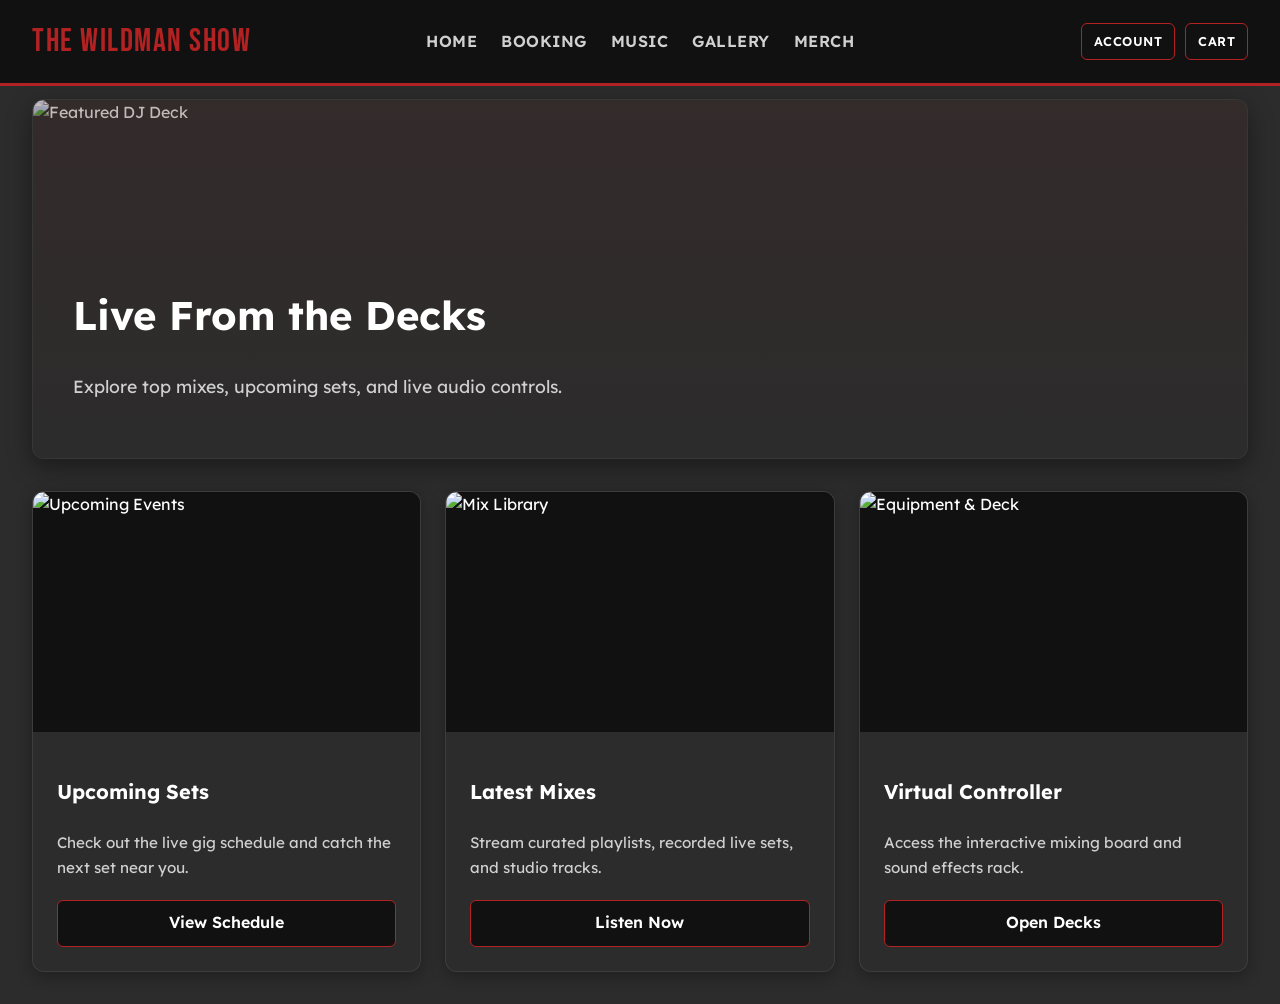
==== home.html @ d1417b56 "Rename index.html to home.html" ====
<!DOCTYPE html>
<html lang="en">
<head>
  <meta charset="UTF-8">
  <meta name="viewport" content="width=device-width, initial-scale=1.0">
  <title>DJ Web App</title>
</head>
<body>

  <!-- NAV INSERT: Target this container via JS to load/render your dynamic navbar -->
  <div id="nav-insert"></div>

  <main>
    <!-- Top Banner Widget -->
    <section class="hero-banner">
      <img src="assets/placeholder.png" alt="Featured DJ Deck">
      <div class="banner-overlay">
        <h1>Live From the Decks</h1>
        <p>Explore top mixes, upcoming sets, and live audio controls.</p>
      </div>
    </section>

    <!-- Photo Cards Grid -->
    <section class="card-grid">
      <!-- Card 1 -->
      <article class="widget-card">
        <div class="card-image-wrapper">
          <img src="assets/placeholder.png" alt="Upcoming Events">
        </div>
        <div class="card-content">
          <h3>Upcoming Sets</h3>
          <p>Check out the live gig schedule and catch the next set near you.</p>
          <a href="#" class="card-btn">View Schedule</a>
        </div>
      </article>

      <!-- Card 2 -->
      <article class="widget-card">
        <div class="card-image-wrapper">
          <img src="assets/placeholder.png" alt="Mix Library">
        </div>
        <div class="card-content">
          <h3>Latest Mixes</h3>
          <p>Stream curated playlists, recorded live sets, and studio tracks.</p>
          <a href="#" class="card-btn">Listen Now</a>
        </div>
      </article>

      <!-- Card 3 -->
      <article class="widget-card">
        <div class="card-image-wrapper">
          <img src="assets/placeholder.png" alt="Equipment & Deck">
        </div>
        <div class="card-content">
          <h3>Virtual Controller</h3>
          <p>Access the interactive mixing board and sound effects rack.</p>
          <a href="#" class="card-btn">Open Decks</a>
        </div>
      </article>
    </section>
  </main>

  <script src="nav.js"></script>
</body>
</html>
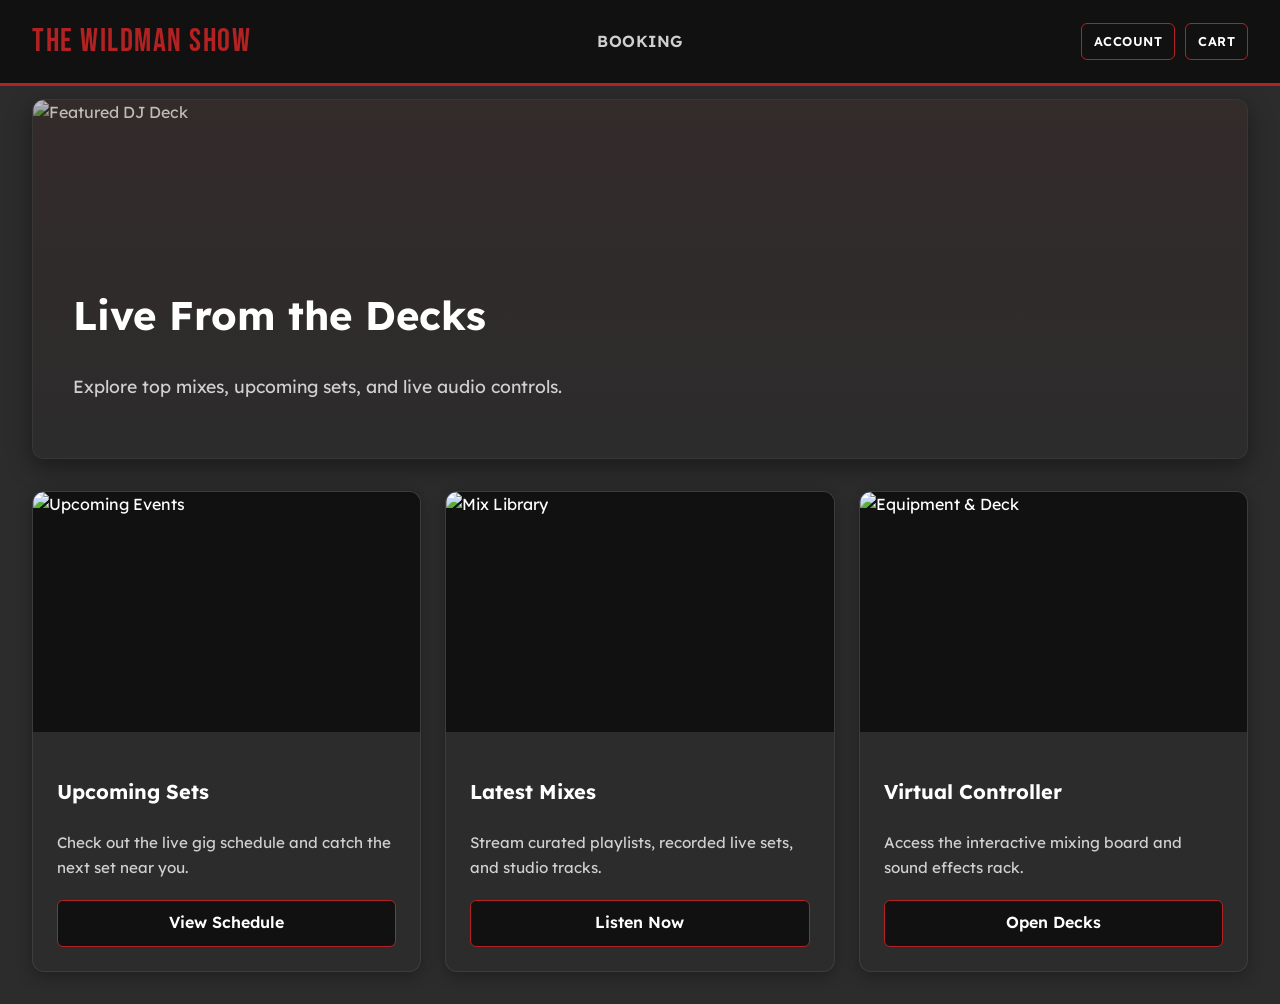
==== commit dd19f6ee: "Fix formatting of meta charset tag in home.html" ====
--- a/home.html
+++ b/home.html
@@ -1,7 +1,7 @@
 <!DOCTYPE html>
 <html lang="en">
 <head>
-  <meta charset="UTF-8">
+  <meta charset="UTF-8"> 
   <meta name="viewport" content="width=device-width, initial-scale=1.0">
   <title>DJ Web App</title>
 </head>
